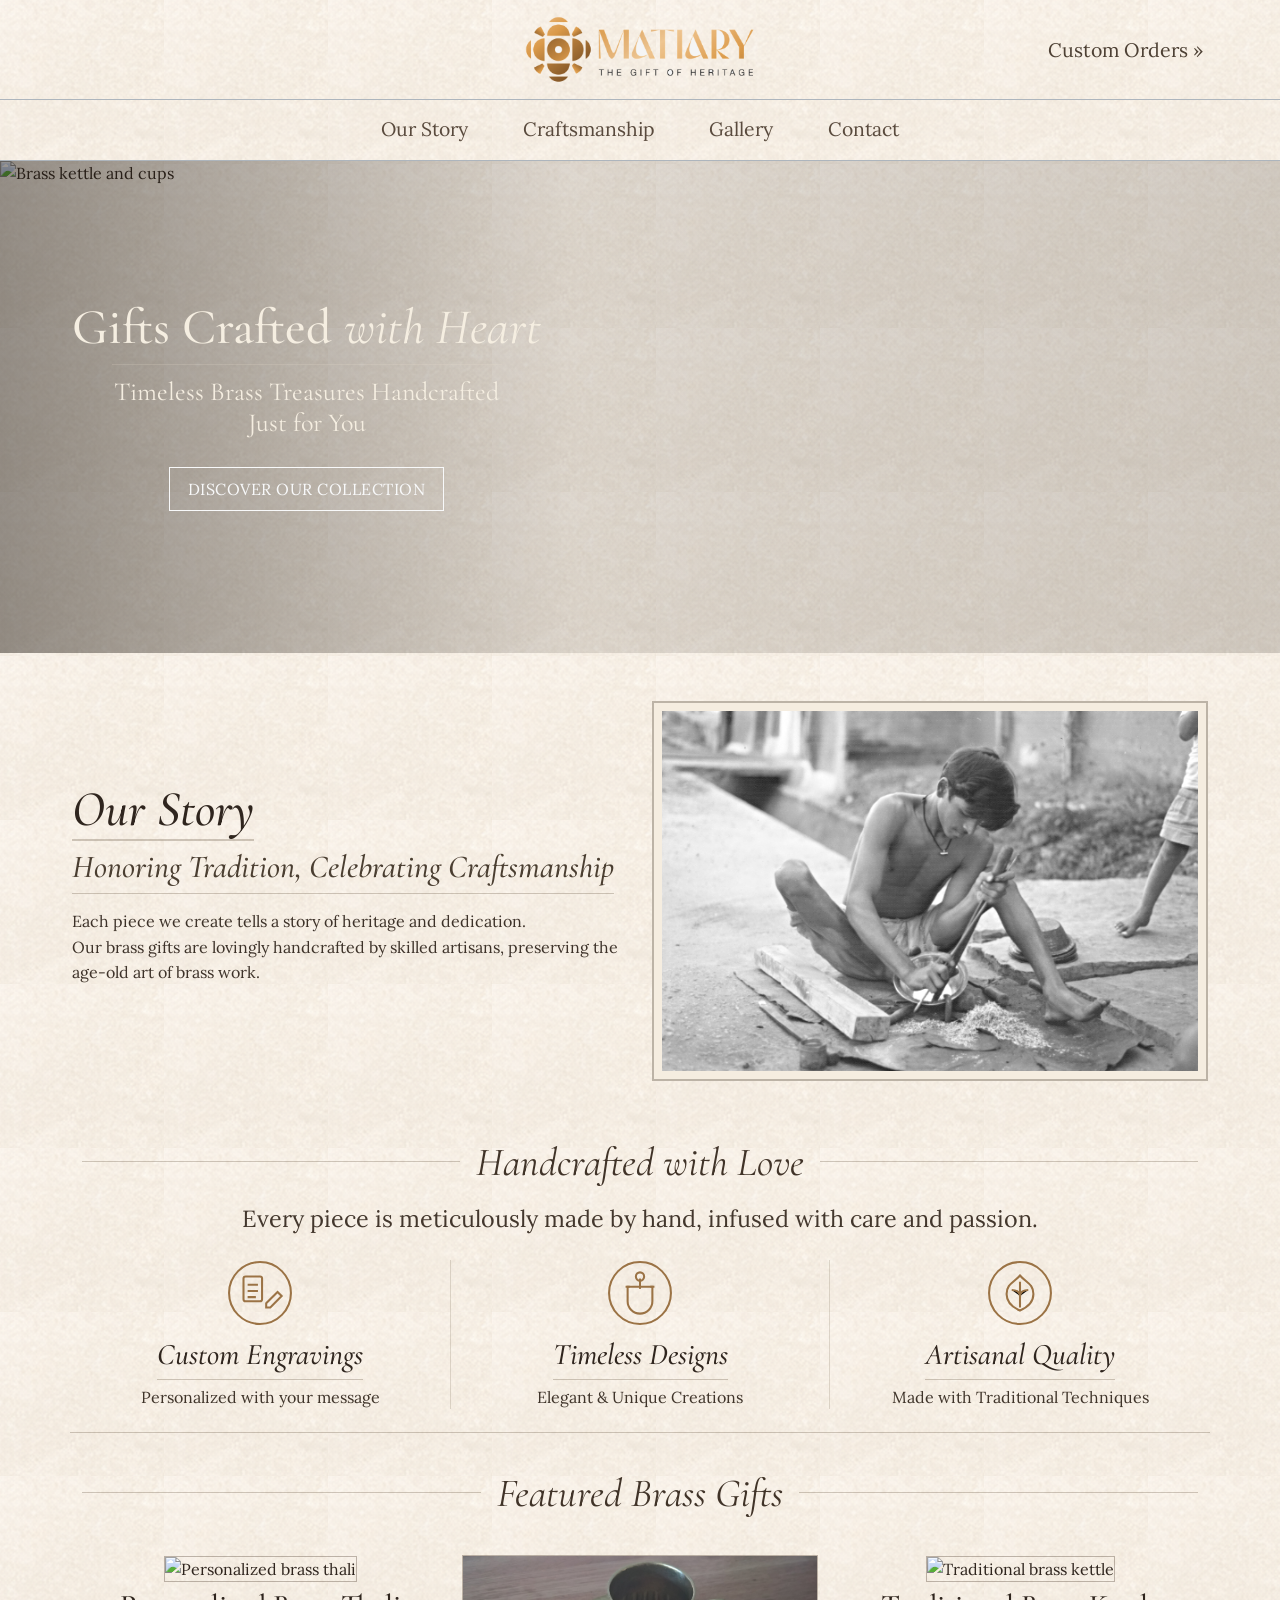
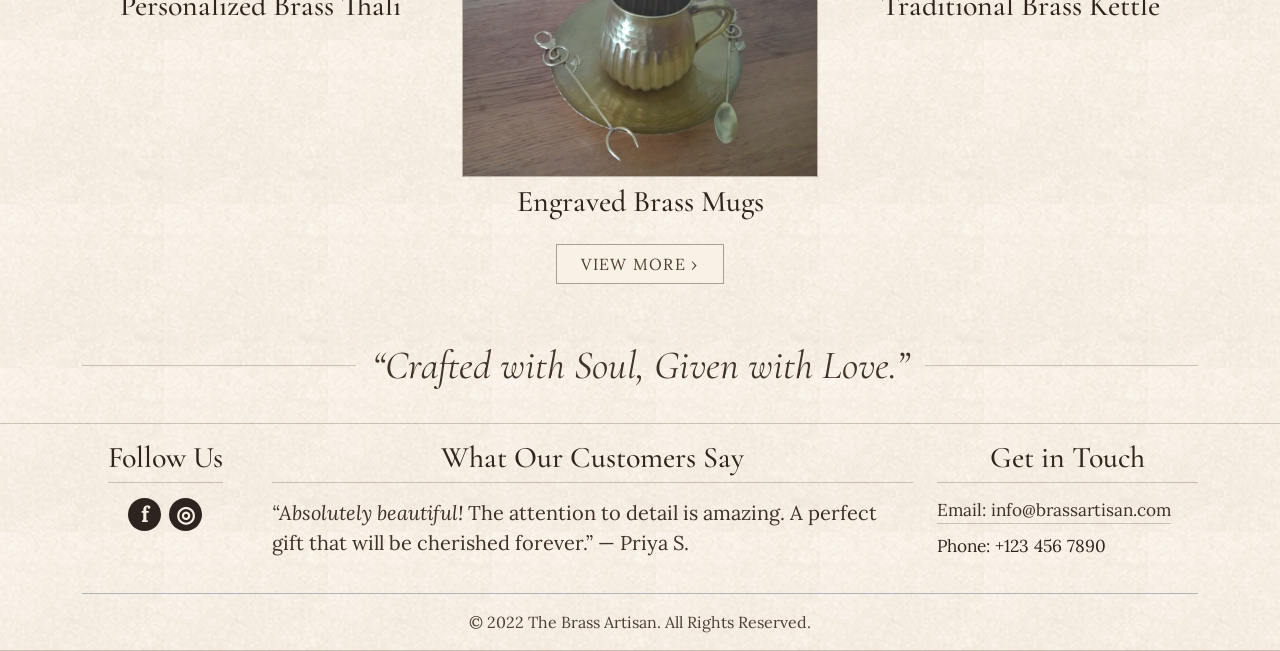
==== index.html @ 94372c1d "added" ====
<!doctype html>
<html lang="en">
  <head>
    <meta charset="UTF-8" />
    <meta name="viewport" content="width=device-width, initial-scale=1.0" />
    <title>The Brass Artisan</title>
    <link
      href="https://cdn.jsdelivr.net/npm/bootstrap@5.3.3/dist/css/bootstrap.min.css"
      rel="stylesheet"
      integrity="sha384-QWTKZyjpPEjISv5WaRU9OFeRpok6YctnYmDr5pNlyT2bRjXh0JMhjY6hW+ALEwIH"
      crossorigin="anonymous">
    <link rel="preconnect" href="https://fonts.googleapis.com">
    <link rel="preconnect" href="https://fonts.gstatic.com" crossorigin>
    <link
      href="https://fonts.googleapis.com/css2?family=Cormorant+Garamond:ital,wght@0,400;0,500;0,600;1,400;1,500&family=Lora:ital,wght@0,400;0,500;1,400&display=swap"
      rel="stylesheet">
    <link rel="stylesheet" href="assets/css/style.css" />
  </head>
  <body>
    <header class="site-header border-bottom border-dark-subtle">
      <div class="container-fluid px-0">
        <div class="topbar py-3 position-relative text-center">
          <!-- <h1 class="brand m-0">The Brass Artisan</h1> -->
          <a href="#">
            <img src="assets/images/logo.png" alt="logo" class="img-fluid logo">
          </a>
          <a href="#" class="custom-orders text-decoration-none">Custom Orders <span aria-hidden="true">&raquo;</span></a>
        </div>
        <nav class="main-nav border-top border-dark-subtle border-opacity-25">
          <ul class="nav justify-content-center gap-4 gap-lg-5 py-2">
            <li class="nav-item"><a class="nav-link" href="#">Our Story</a></li>
            <li class="nav-item"><a class="nav-link" href="#">Craftsmanship</a></li>
            <li class="nav-item"><a class="nav-link" href="#">Gallery</a></li>
            <li class="nav-item"><a class="nav-link" href="#">Contact</a></li>
          </ul>
        </nav>
      </div>
    </header>
    <nav class="navbar bg-body-tertiary menu">
      <div class="container-fluid">
        <a class="navbar-brand" href="#">
          <img src="assets/images/logo.png" alt="logo" class="img-fluid">
        </a>
        <button class="navbar-toggler" type="button" data-bs-toggle="offcanvas"
          data-bs-target="#offcanvasNavbar" aria-controls="offcanvasNavbar"
          aria-label="Toggle navigation">
          <span class="navbar-toggler-icon"></span>
        </button>
        <div class="offcanvas offcanvas-end" tabindex="-1" id="offcanvasNavbar"
          aria-labelledby="offcanvasNavbarLabel">
          <div class="offcanvas-header">
            <!-- <h5 class="offcanvas-title" id="offcanvasNavbarLabel">Offcanvas</h5> -->
            <a class="navbar-brand side_img" href="#">
              <img src="assets/images/logo.png" alt="logo" class="img-fluid">
            </a>
            <button type="button" class="btn-close" data-bs-dismiss="offcanvas"
              aria-label="Close"></button>
          </div>
          <div class="offcanvas-body">
            <ul class="navbar-nav justify-content-end flex-grow-1 pe-3">
              <li class="nav-item">
                <a class="nav-link active" aria-current="page" href="#">
                  Custom Orders <span aria-hidden="true">&raquo;</span>
                </a>
              </li>
              <li class="nav-item">
                <a class="nav-link" href="#">Our Story</a>
              </li>
              <li class="nav-item">
                <a class="nav-link" href="#">Craftsmanship</a>
              </li>
              <li class="nav-item">
                <a class="nav-link" href="#">Gallery</a>
              </li>
              <li class="nav-item">
                <a class="nav-link" href="#">Contact</a>
              </li>
            </ul>
          </div>
        </div>
      </div>
    </nav>
    <main>
      <section class="hero-section">
        <img src="assets/images/hero-real.jpg" alt="Brass kettle and cups"
          class="hero-image" />
        <div class="hero-overlay"></div>
        <div class="hero-content container">
          <div class="hero_content_wrap">
            <h2>Gifts Crafted <span>with Heart</span></h2>
            <hr>
            <p>Timeless Brass Treasures Handcrafted<br>Just for You</p>
            <a class="btn btn-outline-light hero-btn" href="#">DISCOVER OUR
              COLLECTION</a>
          </div>
        </div>
      </section>

      <section class="story-section py-5">
        <div class="container story-wrap">
          <div class="row align-items-center g-4">
            <div class="col-md-6">
              <h3 class="section-title">Our Story</h3>
              <h4 class="section-subtitle">Honoring Tradition, Celebrating
                Craftsmanship</h4>
              <p class="section-copy">
                Each piece we create tells a story of heritage and
                dedication.<br>
                Our brass gifts are lovingly handcrafted by skilled artisans,
                preserving the age-old art of brass work.
              </p>
            </div>
            <div class="col-md-6">
              <div class="framed-image">
                <img src="assets/images/story-real.jpg"
                  alt="Artisan carving brass" class="img-fluid" />
              </div>
            </div>
          </div>
        </div>
      </section>

      <section class="craft-section pb-4">
        <div class="container">
          <div class="section-divider">
            <span>Handcrafted with Love</span>
          </div>
          <p class="craft-copy text-center">Every piece is meticulously made by
            hand, infused with care and passion.</p>

          <div class="row mt-4 feature-grid text-center">
            <div class="col-md-4 feature-item">
              <img src="assets/images/icon-engraving.svg"
                alt="Custom engravings">
              <h5>Custom Engravings</h5>
              <p>Personalized with your message</p>
            </div>
            <div class="col-md-4 feature-item middle">
              <img src="assets/images/icon-design.svg" alt="Timeless designs">
              <h5>Timeless Designs</h5>
              <p>Elegant &amp; Unique Creations</p>
            </div>
            <div class="col-md-4 feature-item">
              <img src="assets/images/icon-quality.svg" alt="Artisanal quality">
              <h5>Artisanal Quality</h5>
              <p>Made with Traditional Techniques</p>
            </div>
          </div>
        </div>
      </section>

      <section class="featured-section pb-4">
        <div class="container">
          <div class="section-divider small-gap">
            <span>Featured Brass Gifts</span>
          </div>
          <div class="row g-4 mt-2">
            <div class="col-md-4">
              <article class="product-card text-center">
                <img src="assets/images/product-1-real.jpg"
                  alt="Personalized brass thali" class="img-fluid w-100">
                <h6>Personalized Brass Thali</h6>
              </article>
            </div>
            <div class="col-md-4">
              <article class="product-card text-center">
                <img src="assets/images/product-2-real.jpg"
                  alt="Engraved brass mugs" class="img-fluid w-100">
                <h6>Engraved Brass Mugs</h6>
              </article>
            </div>
            <div class="col-md-4">
              <article class="product-card text-center">
                <img src="assets/images/product-3-real.jpg"
                  alt="Traditional brass kettle" class="img-fluid w-100">
                <h6>Traditional Brass Kettle</h6>
              </article>
            </div>
          </div>
          <div class="text-center mt-4">
            <a href="#" class="btn view-more">VIEW MORE <span
                aria-hidden="true">&#8250;</span></a>
          </div>
        </div>
      </section>

      <section class="quote-section py-4">
        <div class="container">
          <div class="section-divider quote-line">
            <span>&ldquo;Crafted with Soul, Given with Love.&rdquo;</span>
          </div>
        </div>
      </section>
    </main>

    <footer class="site-footer pt-3 pb-3">
      <div class="container">
        <div class="row gy-3 align-items-start footer-top">
          <div class="col-md-2 text-center text-md-start follow_us_wrap">
            <h6>Follow Us</h6>
            <div class="social d-flex gap-2 justify-content-center mt-2">
              <a href="#" aria-label="Facebook" class="social-circle">f</a>
              <a href="#" aria-label="Instagram" class="social-circle">◎</a>
            </div>
          </div>
          <div class="col-md-7 text-center">
            <h6>What Our Customers Say</h6>
            <p class="testimonial">
              <em>&ldquo;Absolutely beautiful!</em> The attention to detail is
              amazing. A perfect gift that will
              be cherished forever.&rdquo; &mdash; Priya S.
            </p>
          </div>
          <div class="col-md-3 text-center text-md-start">
            <h6>Get in Touch</h6>
            <p class="contact mb-1">
              <a href="mailto:info@brassartisan.com">Email:
                info@brassartisan.com</a>
            </p>
            <p class="contact">Phone: +123 456 7890</p>
          </div>
        </div>
        <div
          class="copyright text-center pt-3 mt-2 border-top border-dark-subtle border-opacity-25">
          &copy; 2022 The Brass Artisan. All Rights Reserved.
        </div>
      </div>
    </footer>

    <script
      src="https://cdn.jsdelivr.net/npm/bootstrap@5.3.3/dist/js/bootstrap.bundle.min.js"
      integrity="sha384-YvpcrYf0tY3lHB60NNkmXc5s9fDVZLESaAA55NDzOxhy9GkcIdslK1eN7N6jIeHz"
      crossorigin="anonymous"></script>
    <script src="assets/js/main.js"></script>
  </body>
</html>
---- assets/css/style.css ----
:root {
  --paper: #f2efe7;
  --ink: #2f251e;
  --muted: #6a5a4b;
  --line: rgba(92, 72, 53, 0.28);
  --gold: #9f7c4d;
}

* {
  box-sizing: border-box;
}

body {
  margin: 0;
  background-color: var(--paper);
  background-image: url("../images/bg-texture.png");
  background-size: 164px 164px;
  background-repeat: repeat;
  background-position: 0 0;
  color: var(--ink);
  font-family: "Lora", serif;
}

.site-header {
  background: transparent;
}
.site-header .logo{width: 230px;}
.brand {
  font-family: "Cormorant Garamond", serif;
  font-size: clamp(2rem, 2.8vw, 3rem);
  font-weight: 500;
  letter-spacing: 0.2px;
  color: #383029;
}

.custom-orders {
  position: absolute;
  top: 50%;
  right: clamp(16px, 6vw, 120px);
  transform: translateY(-50%);
  color: #4d4034;
  font-size: 1.22rem;
}

.main-nav .nav-link {
  color: #594a3d;
  font-size: 1.21rem;
  padding: 0.45rem 0.2rem;
}

.main-nav .nav-link:hover {
  color: #2e241b;
}

.hero-section {
  position: relative;
  min-height: 492px;
  overflow: hidden;
}

.hero-image {
  width: 100%;
  height: 492px;
  object-fit: cover;
  display: block;
}

.hero-overlay {
  position: absolute;
  inset: 0;
  background: linear-gradient(90deg, rgba(29, 22, 15, 0.46) 0%, rgba(29, 22, 15, 0.12) 45%, rgba(29, 22, 15, 0.18) 100%);
}

.hero-content {
  position: absolute;
  inset: 0;
  display: flex;
  flex-direction: column;
  justify-content: center;
  align-items: flex-start;
  color: #f5eee1;
  max-width: 1160px;
}

.hero-content h2 {
  font-family: "Cormorant Garamond", serif;
  font-size: 60px;
  font-weight: 500;
  line-height: 1.03;
  margin-bottom: 0.5rem;
}

.hero-content h2 span {
  font-style: italic;
  font-weight: 400;
}

.hero-content hr {
  border-color: rgba(234, 224, 208, 0.75);
  width: 390px;
  margin: 0.2rem 0 0.65rem;
}

.hero-content p {
  font-family: "Cormorant Garamond", serif;
  font-size: 32px;
  line-height: 1.2;
  margin-bottom: 1.8rem;
  max-width: 580px;
  text-align: center;
}
.hero-content .hero_content_wrap{
  max-width: 600px;
  display: flex;
  flex-direction: column;
  justify-content: center;
  align-items: center;
}
.hero-btn {
  border-width: 1px;
  border-radius: 0;
  font-size: 16px;
  letter-spacing: 0.5px;
  padding: 0.58rem 1.08rem;
}

.story-wrap {
  max-width: 1160px;
}

.section-title {
  font-family: "Cormorant Garamond", serif;
  font-size: 60px;
  font-style: italic;
  margin-bottom: 0.45rem;
  border-bottom: 2px solid var(--line);
  max-width: max-content;
}

.section-subtitle {
  font-family: "Cormorant Garamond", serif;
  font-size: 36px;
  font-style: italic;
  font-weight: 500;
  margin-bottom: 0.95rem;
  color: #4a3e31;
  border-bottom: 1px solid var(--line);
  max-width: max-content;
  padding-bottom: 6px;
}

.section-copy {
  font-size: 18px;
  color: #3d3229;
  line-height: 1.6;
  max-width: 620px;
}

.framed-image {
  border: 2px solid rgba(58, 44, 30, 0.3);
  padding: 8px;
  background: #f5ede0;
}
.framed-image img{width: 100%; object-fit: cover;}
.section-divider {
  display: flex;
  align-items: center;
  text-align: center;
  gap: 1rem;
  margin: 0.2rem 0;
}

.section-divider::before,
.section-divider::after {
  content: "";
  flex: 1;
  height: 1px;
  background: var(--line);
}

.section-divider span {
  font-family: "Cormorant Garamond", serif;
  font-size: 48px;
  font-style: italic;
  color: #403328;
  white-space: nowrap;
}

.craft-copy {
  font-size: 1.46rem;
  color: #43372d;
  margin-top: 0.55rem;
}

.feature-grid {
  border-bottom: 1px solid var(--line);
  padding-bottom: 1.45rem;
}

.feature-item img {
  width: 66px;
  height: 66px;
  margin-bottom: 0.7rem;
}

.feature-item h5 {
  font-family: "Cormorant Garamond", serif;
  font-size: 32px;
  font-style: italic;
  margin: 0 auto 5px;
  border-bottom: 1px solid var(--line);
  max-width: max-content;
  padding-bottom: 6px;
}

.feature-item p {
  font-size: 18px;
  color: #3f342a;
  margin: 0;
}

.feature-item.middle {
  border-left: 1px solid rgba(108, 89, 68, 0.2);
  border-right: 1px solid rgba(108, 89, 68, 0.2);
}

.featured-section .small-gap {
  margin-top: 0.35rem;
}

.featured-section .section-divider span {
  font-size: 48px;
}

.product-card img {
  aspect-ratio: 16 / 10;
  object-fit: cover;
  border: 1px solid rgba(77, 61, 46, 0.35);
}

.product-card h6 {
  font-family: "Cormorant Garamond", serif;
  font-size: 32px;
  margin-top: 0.42rem;
  margin-bottom: 0;
}

.view-more {
  border: 1px solid rgba(58, 45, 33, 0.42);
  border-radius: 0;
  color: #4e3f31;
  background: #f7f1e6;
  font-size: 16px;
  letter-spacing: 1.3px;
  padding: 0.45rem 1.55rem;
}

.view-more:hover {
  background: #ece1cf;
  color: #33261d;
}

.quote-line span {
  font-size: clamp(2.2rem, 2.6vw, 3.2rem);
}
/* footer */
.footer-top{
  padding-bottom: 25px;
}
.site-footer {
  border-top: 1px solid var(--line);
  border-bottom: 1px solid var(--line);
}

.site-footer h6 {
  font-family: "Cormorant Garamond", serif;
  font-size: 32px;
  margin-bottom: 15px;
  border-bottom: 1px solid var(--line);
  text-align: center;
  padding-bottom: 6px;
}
.site-footer .follow_us_wrap h6{
  max-width: max-content;
  margin: 0 auto;
  margin-bottom: 15px;
}
.social-circle {
  width: 33px;
  height: 33px;
  border-radius: 50%;
  background: #2d241f;
  color: #f5efe4;
  text-decoration: none;
  display: inline-flex;
  justify-content: center;
  align-items: center;
  font-size: 22px;
  line-height: 1;
  font-weight: 700;
}

.testimonial {
  font-size: 20px;
  color: #3e3127;
  margin-top: 0.2rem;
  margin-bottom: 0;
  text-align: left;
}

.contact {
  font-size: 1.08rem;
  margin: 0;
}
.contact a{
  color: #3e3127;
  text-decoration: none;
  border-bottom: 1px solid var(--line);
  max-width: max-content;
  margin-bottom: 10px;
  display: flex;
}
.contact a:hover{
  color: #000;
}
.copyright {
  font-size: 16px;
  color: #4e4034;
}

.products-wrap {
  max-width: 1240px;
}

.products-topbar {
  border-bottom: 1px solid rgba(85, 68, 49, 0.18);
  padding-bottom: 10px;
}

.breadcrumbs {
  color: #5b4d41;
  font-size: 24px;
}

.crumb-link {
  color: #5f5144;
}

.crumb-link:hover {
  color: #3a2f25;
}

.crumb-sep {
  color: #7b6d5f;
  margin-top: 1px;
}

.toolbar-select {
  border: 1px solid rgba(81, 63, 45, 0.3);
  background: rgba(244, 237, 226, 0.92);
  color: #5b4d3f;
  font-size: 16px;
  line-height: 1;
  height: 38px;
  padding: 0 34px 0 14px;
  min-width: 100px;
  appearance: none;
  -webkit-appearance: none;
  -moz-appearance: none;
  background-image: linear-gradient(45deg, transparent 50%, #6a5949 50%), linear-gradient(135deg, #6a5949 50%, transparent 50%);
  background-position: calc(100% - 16px) 15px, calc(100% - 10px) 15px;
  background-size: 6px 6px, 6px 6px;
  background-repeat: no-repeat;
}

.toolbar-select:focus {
  outline: none;
  border-color: rgba(81, 63, 45, 0.55);
}

.sort-select {
  min-width: 240px;
}

.products-head h2 {
  font-family: "Cormorant Garamond", serif;
  font-size: 60px;
  font-weight: 500;
  color: #3e3128;
  margin-bottom: 0.3rem;
}

.products-head p {
  font-size: 20px;
  color: #4b3d31;
  margin-bottom: 40px;
}

.products-categories {
  display: flex;
  flex-wrap: wrap;
  border-top: 1px solid rgba(108, 89, 68, 0.16);
  border-bottom: 1px solid rgba(108, 89, 68, 0.16);
  background: rgba(232, 221, 207, 0.45);
  padding: 9px 0;
  gap: 8px;
}

.cat-pill {
  border: 1px solid rgba(83, 66, 48, 0.24);
  background: rgba(249, 243, 233, 0.6);
  color: #4a3d31;
  min-width: 116px;
  height: 46px;
  padding: 0 20px;
  font-size: 20px;
  line-height: 1;
}

.cat-pill.active {
  background: #9a6f35;
  border-color: #8b642e;
  color: #f7f0e4;
}

.products-grid {
  display: grid;
  grid-template-columns: repeat(3, minmax(0, 1fr));
  gap: 34px 24px;
}

.listing-card img {
  width: 100%;
  aspect-ratio: 1.28 / 1;
  object-fit: cover;
}

.listing-card h3 {
  font-family: "Cormorant Garamond", serif;
  font-size: 30px;
  color: #3e3128;
  font-weight: 500;
  margin: 12px 0 0;
}

.listing-card .price {
  font-family: "Cormorant Garamond", serif;
  font-size: 36px;
  font-weight: 600;
  color: #3f3329;
  line-height: 1;
  margin: 3px 0 10px;
}

.details-btn {
  display: inline-flex;
  align-items: center;
  justify-content: center;
  min-width: 136px;
  height: 40px;
  border: 1px solid rgba(72, 56, 40, 0.38);
  color: #5d4d3e;
  background: rgba(244, 237, 226, 0.5);
  font-size: 18px;
  padding: 0 20px;
}

.details-btn:hover {
  background: rgba(232, 218, 201, 0.62);
  color: #3a2f25;
}

.pagination-wrap {
  display: flex;
  align-items: center;
  justify-content: center;
  gap: 0;
}

.page-box,
.page-next,
.page-arrow {
  min-width: 34px;
  height: 34px;
  border: 1px solid rgba(84, 66, 49, 0.28);
  color: #65564a;
  text-decoration: none;
  display: inline-flex;
  justify-content: center;
  align-items: center;
  font-size: 1.2rem;
  line-height: 1;
  background: rgba(245, 239, 229, 0.85);
}

.page-box.active {
  background: rgba(226, 214, 198, 0.8);
}

.page-box.dots {
  pointer-events: none;
}

.page-next {
  min-width: 64px;
  margin-left: 10px;
}

.page-arrow {
  min-width: 28px;
}
/* menu */
.menu{display: none;}
/* PRODUCT DETAILS PAGE STYLES: START */
.detail-wrap {
  max-width: 1240px;
}

.detail-breadcrumbs {
  border-bottom: 1px solid rgba(85, 68, 49, 0.18);
  padding-bottom: 12px;
  color: #5b4d41;
  font-size: 1.26rem;
}

.crumb-current {
  color: #5c4d40;
}

.hero-product-image {
  aspect-ratio: 1.13 / 1;
  object-fit: cover;
  border: 1px solid rgba(71, 55, 38, 0.3);
}

.thumb-row {
  grid-template-columns: repeat(3, minmax(0, 1fr));
  gap: 10px;
}

.thumb-img {
  aspect-ratio: 1.45 / 1;
  object-fit: cover;
  border: 1px solid rgba(71, 55, 38, 0.25);
}

.product-meta h2 {
  font-family: "Cormorant Garamond", serif;
  font-size: clamp(2.15rem, 3vw, 4rem);
  line-height: 1;
  font-weight: 500;
  color: #3f3228;
  margin-bottom: 0.38rem;
}

.detail-price {
  font-family: "Cormorant Garamond", serif;
  font-size: clamp(2rem, 2.6vw, 3rem);
  line-height: 1;
  color: #3f3329;
  margin-bottom: 0.52rem;
}

.rating-row {
  display: flex;
  align-items: center;
  gap: 10px;
  border-bottom: 1px solid rgba(92, 72, 53, 0.22);
  padding-bottom: 12px;
}

.stars {
  color: #9f7c4d;
  letter-spacing: 1px;
  font-size: 1.1rem;
}

.reviews {
  font-size: 1.28rem;
  color: #5b4b3e;
}

.detail-copy {
  margin: 16px 0 12px;
  color: #43372d;
  font-size: 1.95rem;
  line-height: 1.35;
}

.name-label {
  display: block;
  font-family: "Cormorant Garamond", serif;
  font-size: 2.35rem;
  color: #3f3229;
  margin-bottom: 8px;
}

.name-label em {
  font-style: italic;
}

.name-input {
  width: 100%;
  height: 56px;
  border: 1px solid rgba(90, 71, 52, 0.28);
  background: rgba(247, 241, 232, 0.58);
  font-size: 1.6rem;
  color: #4e4034;
  padding: 0 16px;
}

.name-input::placeholder {
  color: #9a8c7c;
}

.field-note {
  color: #6c5d4e;
  font-size: 1.2rem;
  margin: 8px 0 14px;
}

.cart-btn {
  width: 100%;
  height: 60px;
  border: 1px solid #927045;
  background: #a07944;
  color: #f7eee2;
  letter-spacing: 0.6px;
  font-size: 2.1rem;
  font-family: "Cormorant Garamond", serif;
}

.wishlist {
  margin-top: 14px;
  display: inline-block;
  color: #524539;
  font-size: 1.8rem;
}

.product-details {
  border-top: 1px solid rgba(92, 72, 53, 0.22);
}

.product-details h3 {
  font-family: "Cormorant Garamond", serif;
  font-size: clamp(2.5rem, 3vw, 4rem);
  color: #3f3228;
  margin-bottom: 0.5rem;
}

.details-intro {
  font-size: 1.8rem;
  color: #3e3229;
  line-height: 1.55;
  margin-bottom: 0.85rem;
}

.includes-title {
  font-size: 2rem;
  color: #3f3229;
  margin-bottom: 0.2rem;
}

.includes-list {
  margin: 0;
  padding-left: 1.3rem;
}

.includes-list li {
  font-size: 1.66rem;
  color: #3f3329;
  line-height: 1.46;
  margin-bottom: 0.26rem;
}

.feature-icons-row {
  display: grid;
  grid-template-columns: repeat(3, minmax(0, 1fr));
  border-bottom: 1px solid rgba(92, 72, 53, 0.22);
  padding-bottom: 16px;
  margin-bottom: 16px;
}

.feature-icon-item {
  text-align: center;
  padding: 4px 8px;
}

.feature-icon-item + .feature-icon-item {
  border-left: 1px solid rgba(92, 72, 53, 0.2);
}

.feature-icon-item img {
  width: 52px;
  height: 52px;
  margin-bottom: 6px;
}

.feature-icon-item span {
  display: block;
  font-family: "Cormorant Garamond", serif;
  font-size: 1.95rem;
  line-height: 1.1;
  color: #46392e;
}

.feature-points {
  list-style: none;
  margin: 0;
  padding: 0;
}

.feature-points li {
  position: relative;
  padding-left: 50px;
  margin-bottom: 14px;
  color: #3f3329;
  font-size: 1.95rem;
  line-height: 1.2;
}

.feature-points li::before {
  content: "✦";
  position: absolute;
  left: 14px;
  top: 2px;
  color: #9f7c4d;
  font-size: 1.4rem;
}

.related-products {
  border-top: 1px solid rgba(92, 72, 53, 0.22);
}

.related-products h4 {
  font-family: "Cormorant Garamond", serif;
  font-size: clamp(2.2rem, 2.7vw, 3.4rem);
  font-style: italic;
  text-align: center;
  color: #44372d;
  margin: 0;
}

.related-card img {
  width: 100%;
  aspect-ratio: 1.35 / 1;
  object-fit: cover;
  border: 1px solid rgba(77, 61, 46, 0.3);
}

.related-card h5 {
  font-family: "Cormorant Garamond", serif;
  font-size: 2.1rem;
  margin: 10px 0 1px;
  color: #3f3229;
}

.related-card p {
  font-family: "Cormorant Garamond", serif;
  font-size: 2.55rem;
  font-weight: 600;
  line-height: 1;
  margin: 0 0 9px;
  color: #40332a;
}
/* PRODUCT DETAILS PAGE STYLES: END */
/* responsive */
@media (max-width: 1366px) {
  .hero-content h2, .section-title, .products-head h2 {font-size: 50px;}
  .hero-content p {font-size: 26px;}
  .section-subtitle, .listing-card .price{font-size: 32px;}
  .section-copy{font-size: 16px;}
  .section-divider span, .featured-section .section-divider span{font-size: 40px;}
  .feature-item h5, .product-card h6, .site-footer h6, .listing-card h3{font-size: 30px;}
  .feature-item p{font-size: 16px;}
  .breadcrumbs{font-size: 22px;}
  .products-head p, .cat-pill{font-size: 18px;}
}
@media (max-width: 1199px) { 
  .hero-content h2, .section-title, .products-head h2 {font-size: 40px;}
  .hero-content p {font-size: 24px;}
  .section-subtitle, .listing-card .price{font-size: 30px;}
  .section-divider span, .featured-section .section-divider span{font-size: 36px;}
  .feature-item h5, .product-card h6, .site-footer h6, .listing-card h3{font-size: 26px;}
  .breadcrumbs{font-size: 20px;}
}

@media (max-width: 991px) {
  .hero-content h2, .section-title, .products-head h2 {font-size: 36px;}
  .hero-content p {font-size: 22px;}
  .hero-btn {font-size: 14px;}
  .section-subtitle, .listing-card .price{font-size: 26px;}
  .section-divider span, .featured-section .section-divider span{font-size: 30px;}
  .feature-item h5, .product-card h6, .site-footer h6, .listing-card h3{font-size: 24px;}
  .breadcrumbs{font-size: 18px;}
  .custom-orders {
    position: static;
    transform: none;
    display: inline-block;
    margin-top: 0.5rem;
  }

  .topbar {
    display: flex;
    flex-direction: column;
    align-items: center;
  }

  .hero-content {
    padding-left: 1rem;
    padding-right: 1rem;
  }

  .hero-content hr {
    width: min(360px, 82vw);
  }

  .feature-item.middle {
    border: 0;
  }

  .products-grid {
    grid-template-columns: repeat(2, minmax(0, 1fr));
  }

  .details-btn {
    font-size: max(1rem, 90%);
  }

  .sort-select {
    min-width: 180px;
  }
  .products-categories{overflow-x: scroll; flex-wrap: nowrap;}
  /* PRODUCT DETAILS PAGE STYLES: START (tablet) */
  .detail-copy,
  .details-intro,
  .includes-list li,
  .feature-points li {
    font-size: 1.15rem;
  }

  .name-label,
  .related-card h5 {
    font-size: 1.55rem;
  }

  .related-card p,
  .detail-price,
  .product-meta h2,
  .product-details h3,
  .related-products h4 {
    font-size: 1.9rem;
  }

  .wishlist {
    font-size: 1.15rem;
  }

  .cart-btn {
    font-size: 1.3rem;
    height: 52px;
  }

  .field-note,
  .detail-breadcrumbs,
  .reviews {
    font-size: 0.95rem;
  }

  .feature-icon-item span {
    font-size: 1.1rem;
  }
  /* PRODUCT DETAILS PAGE STYLES: END (tablet) */
}

@media (max-width: 767px) {
  .site-header{display: none;}
  .menu{display: block;}
  .hero-content h2, .section-title, .products-head h2 {font-size: 30px;}
  .hero-content p {font-size: 20px;}
  .section-subtitle, .listing-card .price{font-size: 24px;}
  .section-copy, .feature-item p, .view-more{font-size: 14px;}
  .section-divider span, .featured-section .section-divider span{font-size: 26px;}
  .products-grid {
    grid-template-columns: 1fr;
    gap: 26px;
  }

  .products-topbar {
    flex-direction: column;
    align-items: flex-start;
  }

  .craft-copy,
  .feature-item p,
  .testimonial {
    font-size: 16px;
  }
  .testimonial {text-align: center;}
  .product-card h6 {
    font-size: 1.6rem;
  }
  .feature-grid {gap: 25px;}
  .feature-item h5, .product-card h6, .site-footer h6, .listing-card h3{font-size: 22px;}
  .contact a {margin: 0 auto 15px;}
  .breadcrumbs, .products-head p{font-size: 16px;}
  .toolbar-select, .cat-pill{font-size: 14px;}
  .menu, .menu .offcanvas.offcanvas-end.show{
    background-image: url("../images/bg-texture.png");
    background-size: cover;
    background-repeat: repeat;
    background-position: center;
  }
  .menu .navbar-brand img{width: 205px;}
  .menu .navbar-brand.side_img{width: 150px;}
  .menu .navbar-toggler {border: none;}
  .menu .navbar-toggler:focus, .menu .btn-close:focus {box-shadow: none; }
  /* PRODUCT DETAILS PAGE STYLES: START (mobile) */
  .feature-icons-row {
    grid-template-columns: 1fr;
  }

  .feature-icon-item + .feature-icon-item {
    border-left: 0;
    border-top: 1px solid rgba(92, 72, 53, 0.2);
    margin-top: 6px;
    padding-top: 12px;
  }

  .thumb-row {
    grid-template-columns: 1fr;
  }

  .name-input {
    height: 46px;
    font-size: 1rem;
  }

  .detail-breadcrumbs {
    font-size: 0.95rem;
    flex-wrap: wrap;
  }

  .feature-points li {
    padding-left: 34px;
  }

  .feature-points li::before {
    left: 0;
  }
  /* PRODUCT DETAILS PAGE STYLES: END (mobile) */

}
@media (max-width: 575px) {
  .menu .navbar-brand img{width: 190px;}
}
@media (max-width: 480px) {
  .menu .navbar-brand img{width: 180px;}
  .hero-content h2, .section-title, .products-head h2 {font-size: 26px;}
  .section-divider span, .featured-section .section-divider span{font-size: 24px;}
}
@media (max-width: 400px) {
  .menu .navbar-brand img{width: 150px;}
  .section-divider span{white-space: normal;}
}
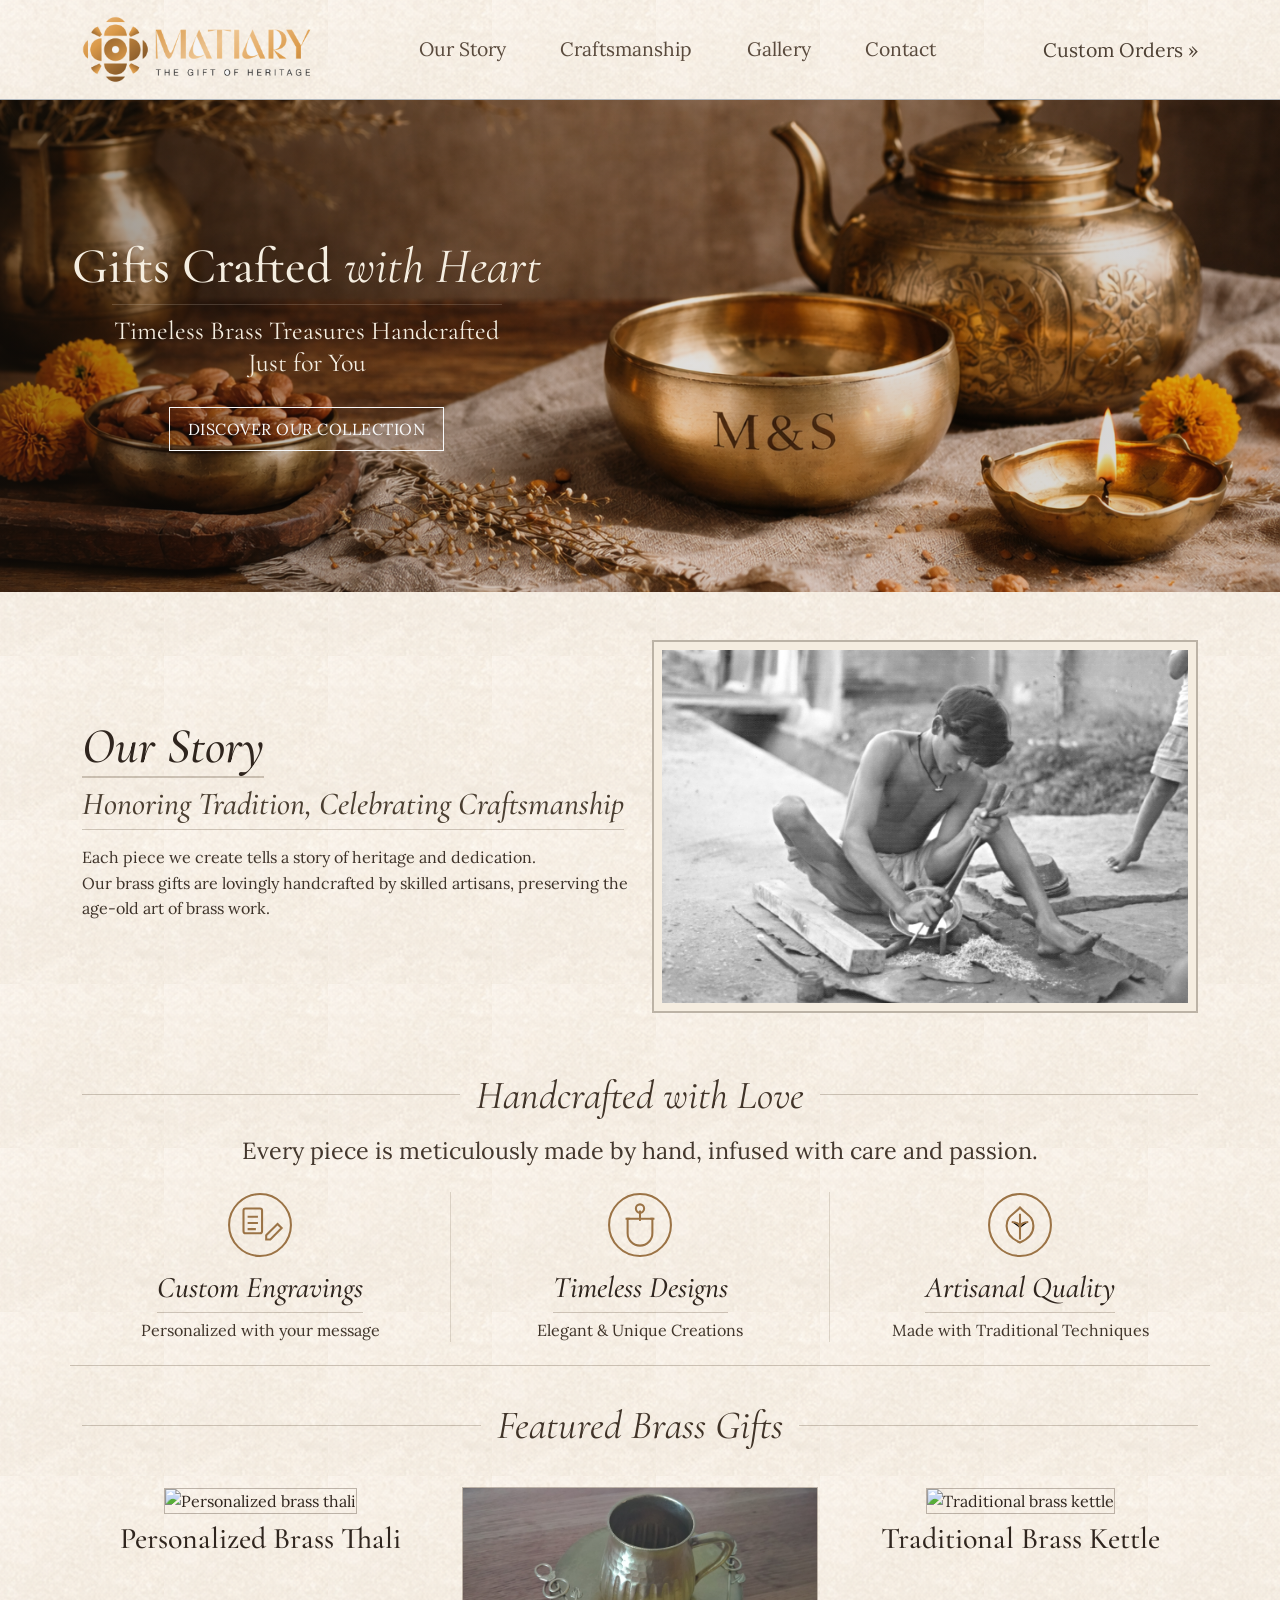
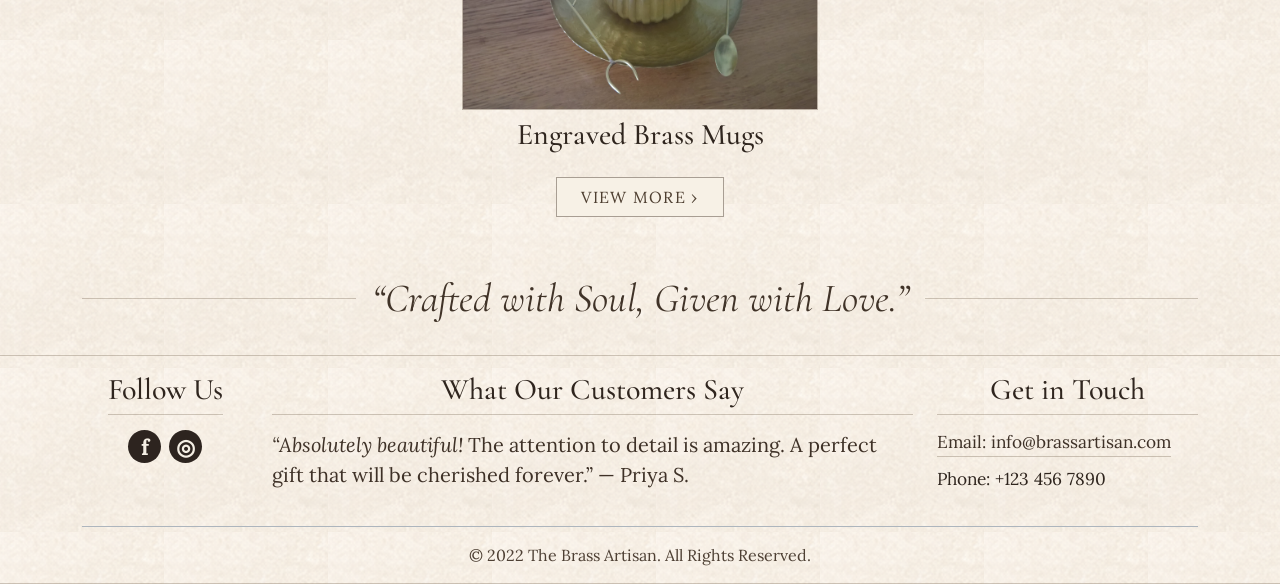
==== commit b49eae74: "menu in-row" ====
--- a/index.html
+++ b/index.html
@@ -18,15 +18,13 @@
   </head>
   <body>
     <header class="site-header border-bottom border-dark-subtle">
-      <div class="container-fluid px-0">
+      <div class="container">
         <div class="topbar py-3 position-relative text-center">
           <!-- <h1 class="brand m-0">The Brass Artisan</h1> -->
           <a href="#">
             <img src="assets/images/logo.png" alt="logo" class="img-fluid logo">
           </a>
-          <a href="#" class="custom-orders text-decoration-none">Custom Orders <span aria-hidden="true">&raquo;</span></a>
-        </div>
-        <nav class="main-nav border-top border-dark-subtle border-opacity-25">
+          <nav class="main-nav border-top border-dark-subtle border-opacity-25">
           <ul class="nav justify-content-center gap-4 gap-lg-5 py-2">
             <li class="nav-item"><a class="nav-link" href="#">Our Story</a></li>
             <li class="nav-item"><a class="nav-link" href="#">Craftsmanship</a></li>
@@ -34,6 +32,9 @@
             <li class="nav-item"><a class="nav-link" href="#">Contact</a></li>
           </ul>
         </nav>
+          <a href="#" class="custom-orders text-decoration-none">Custom Orders <span aria-hidden="true">&raquo;</span></a>
+        </div>
+        
       </div>
     </header>
     <nav class="navbar bg-body-tertiary menu">
@@ -82,10 +83,10 @@
     </nav>
     <main>
       <section class="hero-section">
-        <img src="assets/images/hero-real.jpg" alt="Brass kettle and cups"
+        <img src="assets/images/mitiari_banner2.png" alt="Brass kettle and cups"
           class="hero-image" />
         <div class="hero-overlay"></div>
-        <div class="hero-content container">
+        <div class="container hero-content">
           <div class="hero_content_wrap">
             <h2>Gifts Crafted <span>with Heart</span></h2>
             <hr>
@@ -97,7 +98,7 @@
       </section>
 
       <section class="story-section py-5">
-        <div class="container story-wrap">
+        <div class="container">
           <div class="row align-items-center g-4">
             <div class="col-md-6">
               <h3 class="section-title">Our Story</h3>
--- a/assets/css/style.css
+++ b/assets/css/style.css
@@ -25,6 +25,12 @@
   background: transparent;
 }
 .site-header .logo{width: 230px;}
+.site-header .topbar {
+  display: grid;
+  grid-template-columns: auto 1fr auto;
+  align-items: center;
+  column-gap: clamp(1rem, 3vw, 3rem);
+}
 .brand {
   font-family: "Cormorant Garamond", serif;
   font-size: clamp(2rem, 2.8vw, 3rem);
@@ -34,12 +40,21 @@
 }
 
 .custom-orders {
-  position: absolute;
-  top: 50%;
-  right: clamp(16px, 6vw, 120px);
-  transform: translateY(-50%);
+  position: static;
+  transform: none;
+  justify-self: end;
+  white-space: nowrap;
   color: #4d4034;
   font-size: 1.22rem;
+}
+
+.main-nav {
+  justify-self: center;
+  border-top: 0 !important;
+}
+
+.main-nav .nav {
+  flex-wrap: nowrap;
 }
 
 .main-nav .nav-link {
@@ -793,18 +808,9 @@
   .section-divider span, .featured-section .section-divider span{font-size: 30px;}
   .feature-item h5, .product-card h6, .site-footer h6, .listing-card h3{font-size: 24px;}
   .breadcrumbs{font-size: 18px;}
-  .custom-orders {
-    position: static;
-    transform: none;
-    display: inline-block;
-    margin-top: 0.5rem;
-  }
-
-  .topbar {
-    display: flex;
-    flex-direction: column;
-    align-items: center;
-  }
+  .custom-orders {font-size: 1.1rem;}
+  .main-nav .nav {gap: 1rem !important;}
+  .main-nav .nav-link {font-size: 1.05rem;}
 
   .hero-content {
     padding-left: 1rem;
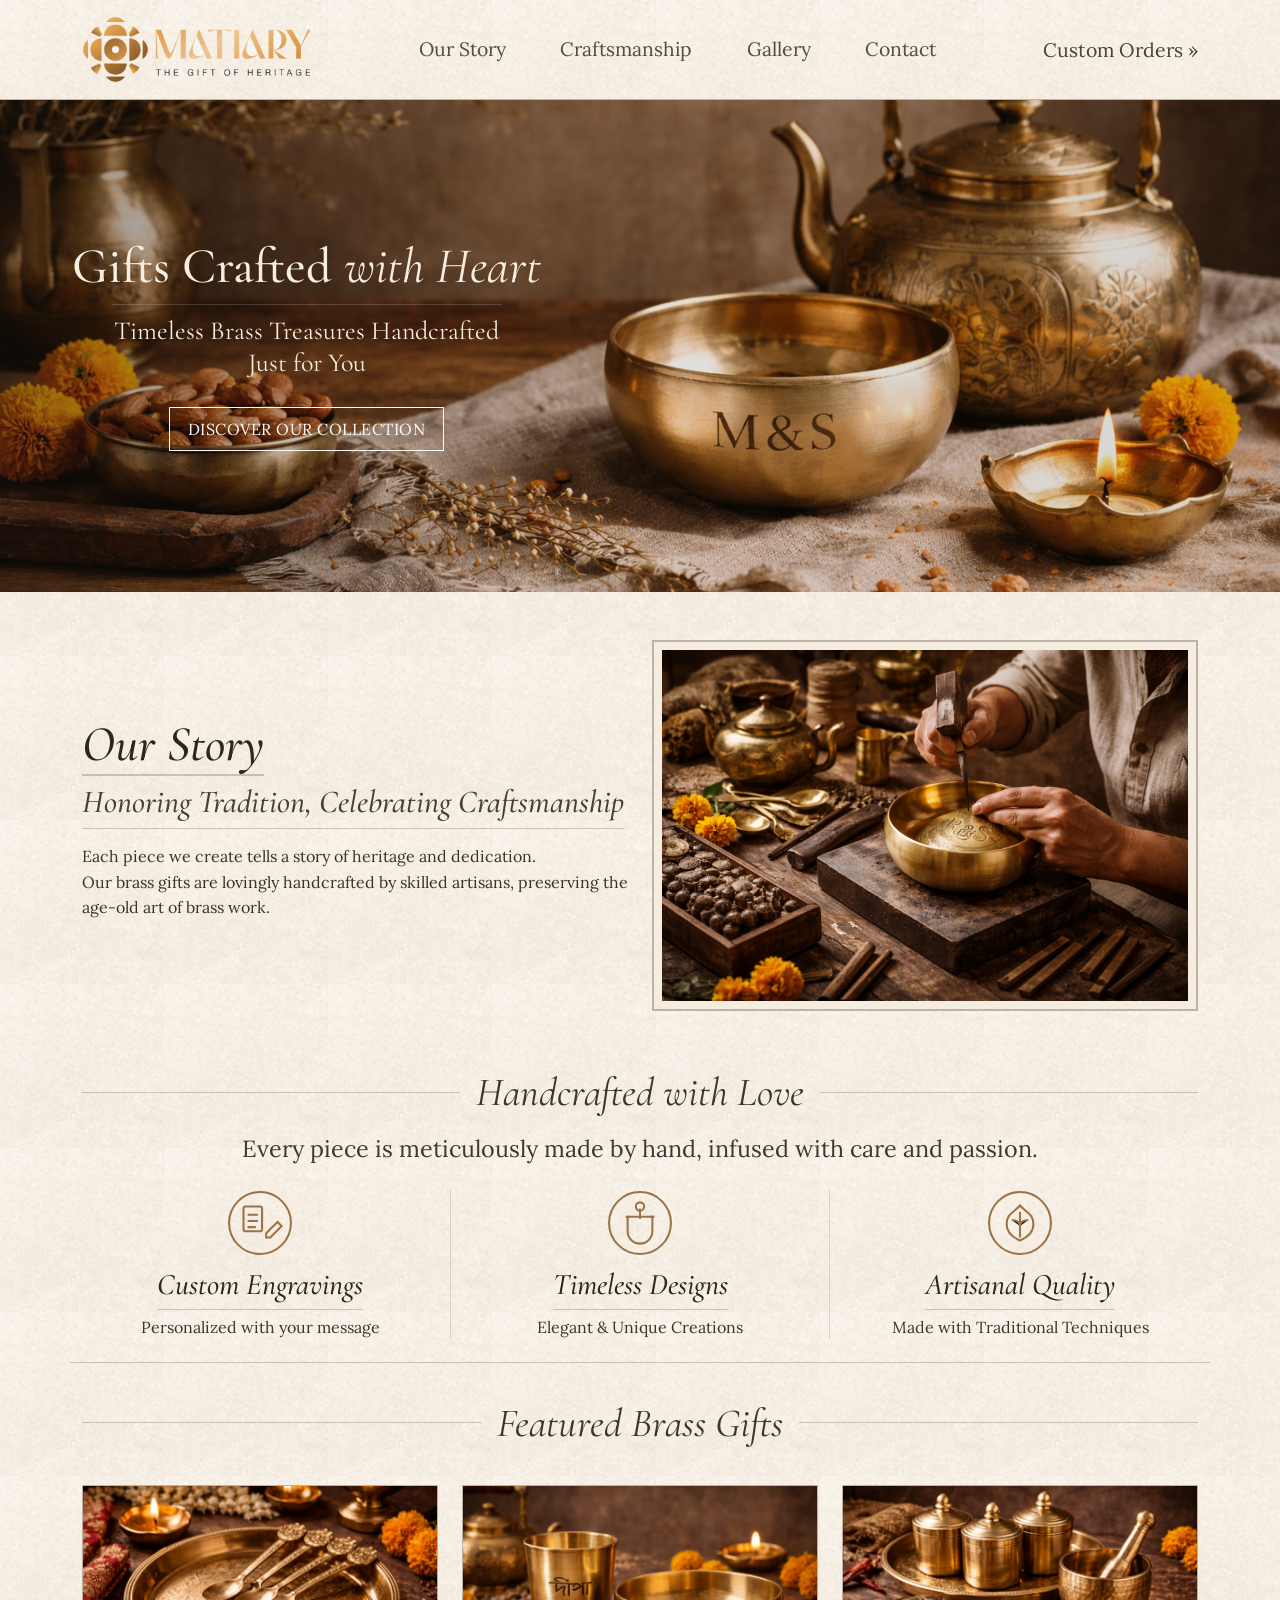
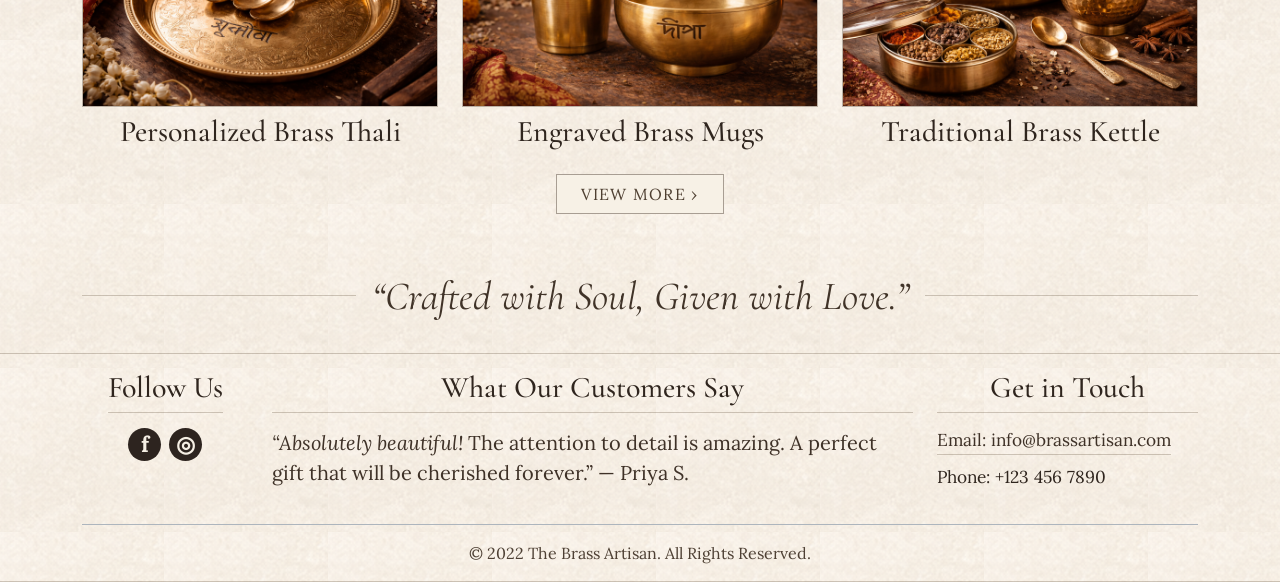
==== commit 2272dbf4: "image changes" ====
--- a/index.html
+++ b/index.html
@@ -20,7 +20,6 @@
     <header class="site-header border-bottom border-dark-subtle">
       <div class="container">
         <div class="topbar py-3 position-relative text-center">
-          <!-- <h1 class="brand m-0">The Brass Artisan</h1> -->
           <a href="#">
             <img src="assets/images/logo.png" alt="logo" class="img-fluid logo">
           </a>
@@ -113,7 +112,7 @@
             </div>
             <div class="col-md-6">
               <div class="framed-image">
-                <img src="assets/images/story-real.jpg"
+                <img src="assets/images/story.png"
                   alt="Artisan carving brass" class="img-fluid" />
               </div>
             </div>
@@ -158,21 +157,21 @@
           <div class="row g-4 mt-2">
             <div class="col-md-4">
               <article class="product-card text-center">
-                <img src="assets/images/product-1-real.jpg"
+                <img src="assets/images/product1.png"
                   alt="Personalized brass thali" class="img-fluid w-100">
                 <h6>Personalized Brass Thali</h6>
               </article>
             </div>
             <div class="col-md-4">
               <article class="product-card text-center">
-                <img src="assets/images/product-2-real.jpg"
+                <img src="assets/images/product2.png"
                   alt="Engraved brass mugs" class="img-fluid w-100">
                 <h6>Engraved Brass Mugs</h6>
               </article>
             </div>
             <div class="col-md-4">
               <article class="product-card text-center">
-                <img src="assets/images/product-3-real.jpg"
+                <img src="assets/images/product3.png"
                   alt="Traditional brass kettle" class="img-fluid w-100">
                 <h6>Traditional Brass Kettle</h6>
               </article>
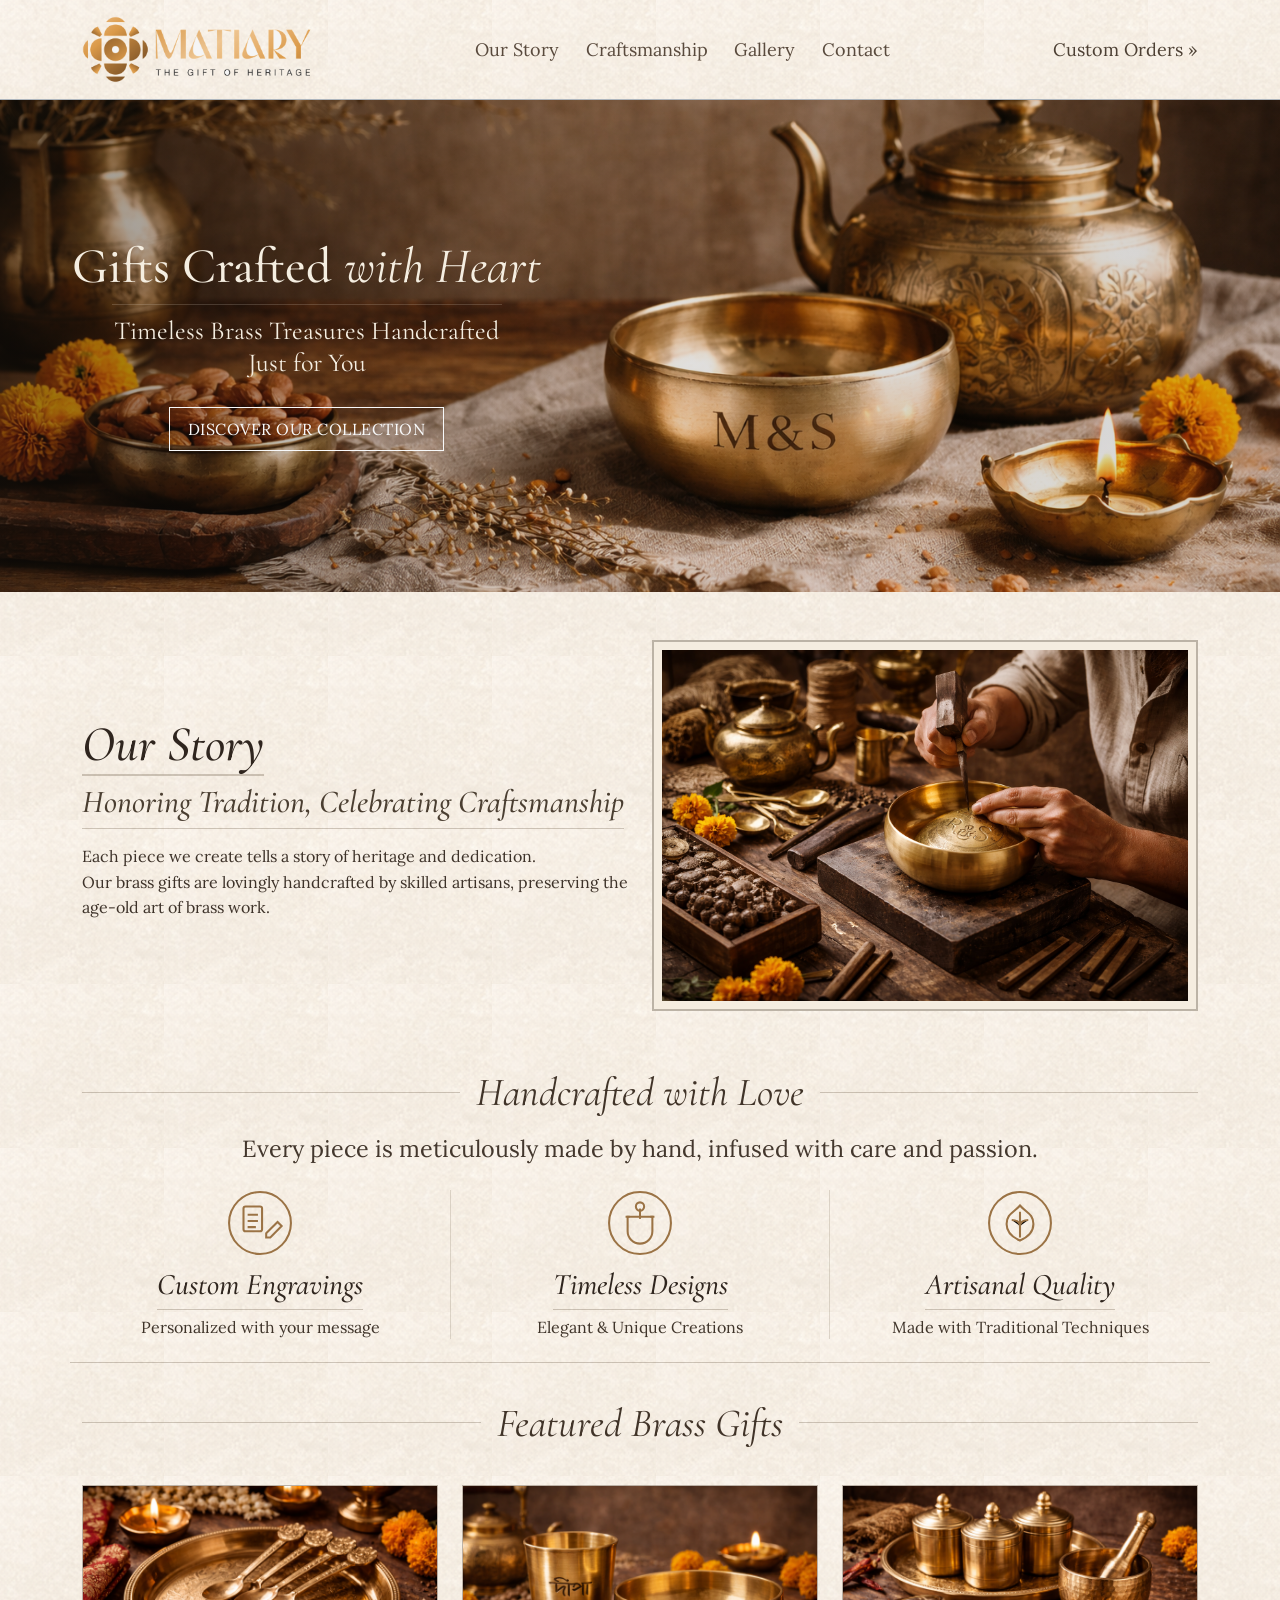
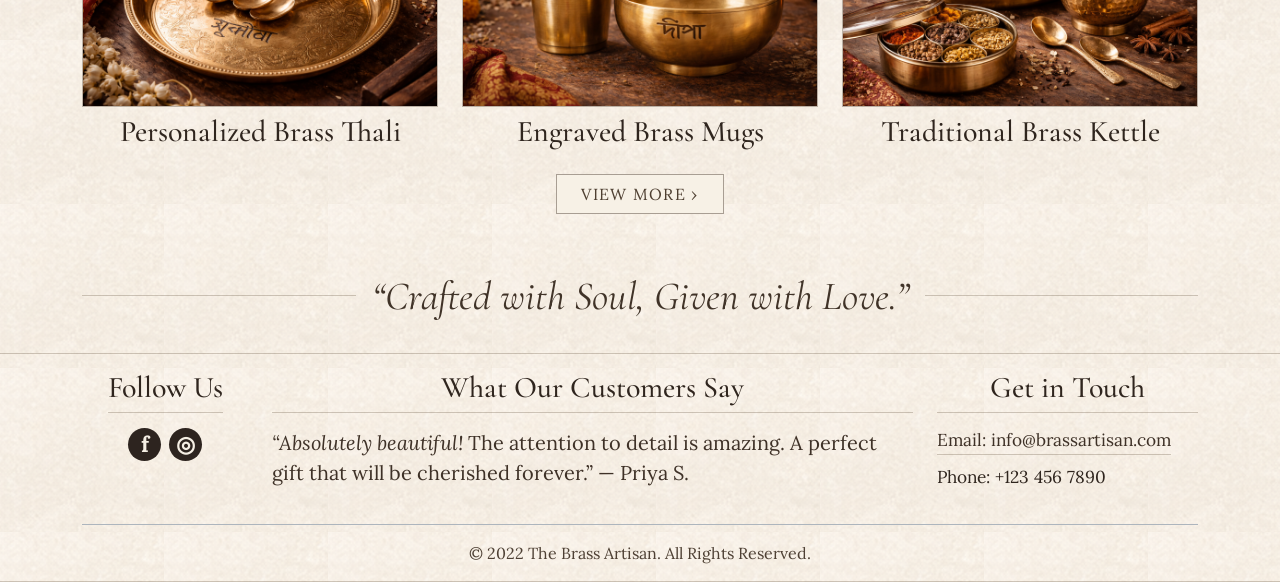
==== commit 4f049cd8: "changes" ====
--- a/index.html
+++ b/index.html
@@ -24,16 +24,19 @@
             <img src="assets/images/logo.png" alt="logo" class="img-fluid logo">
           </a>
           <nav class="main-nav border-top border-dark-subtle border-opacity-25">
-          <ul class="nav justify-content-center gap-4 gap-lg-5 py-2">
-            <li class="nav-item"><a class="nav-link" href="#">Our Story</a></li>
-            <li class="nav-item"><a class="nav-link" href="#">Craftsmanship</a></li>
-            <li class="nav-item"><a class="nav-link" href="#">Gallery</a></li>
-            <li class="nav-item"><a class="nav-link" href="#">Contact</a></li>
-          </ul>
-        </nav>
-          <a href="#" class="custom-orders text-decoration-none">Custom Orders <span aria-hidden="true">&raquo;</span></a>
-        </div>
-        
+            <ul class="nav justify-content-center py-2 middle_nav">
+              <li class="nav-item"><a class="nav-link" href="#">Our
+                  Story</a></li>
+              <li class="nav-item"><a class="nav-link"
+                  href="#">Craftsmanship</a></li>
+              <li class="nav-item"><a class="nav-link" href="#">Gallery</a></li>
+              <li class="nav-item"><a class="nav-link" href="#">Contact</a></li>
+            </ul>
+          </nav>
+          <a href="#" class="custom-orders text-decoration-none">Custom Orders
+            <span aria-hidden="true">&raquo;</span></a>
+        </div>
+
       </div>
     </header>
     <nav class="navbar bg-body-tertiary menu">
@@ -59,21 +62,21 @@
           <div class="offcanvas-body">
             <ul class="navbar-nav justify-content-end flex-grow-1 pe-3">
               <li class="nav-item">
-                <a class="nav-link active" aria-current="page" href="#">
+                <a class="nav-link active" href="#">Our Story</a>
+              </li>
+              <li class="nav-item">
+                <a class="nav-link" href="#">Craftsmanship</a>
+              </li>
+              <li class="nav-item">
+                <a class="nav-link" href="#">Gallery</a>
+              </li>
+              <li class="nav-item">
+                <a class="nav-link" href="#">Contact</a>
+              </li>
+              <li class="nav-item">
+                <a class="nav-link" href="#">
                   Custom Orders <span aria-hidden="true">&raquo;</span>
                 </a>
-              </li>
-              <li class="nav-item">
-                <a class="nav-link" href="#">Our Story</a>
-              </li>
-              <li class="nav-item">
-                <a class="nav-link" href="#">Craftsmanship</a>
-              </li>
-              <li class="nav-item">
-                <a class="nav-link" href="#">Gallery</a>
-              </li>
-              <li class="nav-item">
-                <a class="nav-link" href="#">Contact</a>
               </li>
             </ul>
           </div>
--- a/assets/css/style.css
+++ b/assets/css/style.css
@@ -45,7 +45,7 @@
   justify-self: end;
   white-space: nowrap;
   color: #4d4034;
-  font-size: 1.22rem;
+  font-size: 18px;
 }
 
 .main-nav {
@@ -59,14 +59,14 @@
 
 .main-nav .nav-link {
   color: #594a3d;
-  font-size: 1.21rem;
+  font-size: 18px;
   padding: 0.45rem 0.2rem;
 }
 
 .main-nav .nav-link:hover {
   color: #2e241b;
 }
-
+.middle_nav{gap: 20px;}
 .hero-section {
   position: relative;
   min-height: 492px;
@@ -527,15 +527,12 @@
 /* menu */
 .menu{display: none;}
 /* PRODUCT DETAILS PAGE STYLES: START */
-.detail-wrap {
-  max-width: 1240px;
-}
 
 .detail-breadcrumbs {
   border-bottom: 1px solid rgba(85, 68, 49, 0.18);
   padding-bottom: 12px;
   color: #5b4d41;
-  font-size: 1.26rem;
+  font-size: 18px;
 }
 
 .crumb-current {
@@ -561,7 +558,7 @@
 
 .product-meta h2 {
   font-family: "Cormorant Garamond", serif;
-  font-size: clamp(2.15rem, 3vw, 4rem);
+  font-size: 54px;
   line-height: 1;
   font-weight: 500;
   color: #3f3228;
@@ -570,7 +567,7 @@
 
 .detail-price {
   font-family: "Cormorant Garamond", serif;
-  font-size: clamp(2rem, 2.6vw, 3rem);
+  font-size: 48px;
   line-height: 1;
   color: #3f3329;
   margin-bottom: 0.52rem;
@@ -591,21 +588,21 @@
 }
 
 .reviews {
-  font-size: 1.28rem;
+  font-size: 20px;
   color: #5b4b3e;
 }
 
 .detail-copy {
   margin: 16px 0 12px;
   color: #43372d;
-  font-size: 1.95rem;
+  font-size: 20px;
   line-height: 1.35;
 }
 
 .name-label {
   display: block;
   font-family: "Cormorant Garamond", serif;
-  font-size: 2.35rem;
+  font-size: 36px;
   color: #3f3229;
   margin-bottom: 8px;
 }
@@ -619,7 +616,7 @@
   height: 56px;
   border: 1px solid rgba(90, 71, 52, 0.28);
   background: rgba(247, 241, 232, 0.58);
-  font-size: 1.6rem;
+  font-size: 24px;
   color: #4e4034;
   padding: 0 16px;
 }
@@ -630,7 +627,7 @@
 
 .field-note {
   color: #6c5d4e;
-  font-size: 1.2rem;
+  font-size: 18px;
   margin: 8px 0 14px;
 }
 
@@ -641,15 +638,16 @@
   background: #a07944;
   color: #f7eee2;
   letter-spacing: 0.6px;
-  font-size: 2.1rem;
+  font-size: 32px;
   font-family: "Cormorant Garamond", serif;
 }
 
 .wishlist {
   margin-top: 14px;
-  display: inline-block;
   color: #524539;
-  font-size: 1.8rem;
+  font-size: 28px;
+  display: flex;
+  justify-content: center;
 }
 
 .product-details {
@@ -658,20 +656,20 @@
 
 .product-details h3 {
   font-family: "Cormorant Garamond", serif;
-  font-size: clamp(2.5rem, 3vw, 4rem);
+  font-size: 60px;
   color: #3f3228;
   margin-bottom: 0.5rem;
 }
 
 .details-intro {
-  font-size: 1.8rem;
+  font-size: 20px;
   color: #3e3229;
   line-height: 1.55;
   margin-bottom: 0.85rem;
 }
 
 .includes-title {
-  font-size: 2rem;
+  font-size: 32px;
   color: #3f3229;
   margin-bottom: 0.2rem;
 }
@@ -682,7 +680,7 @@
 }
 
 .includes-list li {
-  font-size: 1.66rem;
+  font-size: 20px;
   color: #3f3329;
   line-height: 1.46;
   margin-bottom: 0.26rem;
@@ -714,9 +712,10 @@
 .feature-icon-item span {
   display: block;
   font-family: "Cormorant Garamond", serif;
-  font-size: 1.95rem;
+  font-size: 20px;
   line-height: 1.1;
   color: #46392e;
+  font-weight: 600;
 }
 
 .feature-points {
@@ -730,7 +729,7 @@
   padding-left: 50px;
   margin-bottom: 14px;
   color: #3f3329;
-  font-size: 1.95rem;
+  font-size: 22px;
   line-height: 1.2;
 }
 
@@ -743,13 +742,9 @@
   font-size: 1.4rem;
 }
 
-.related-products {
-  border-top: 1px solid rgba(92, 72, 53, 0.22);
-}
-
 .related-products h4 {
   font-family: "Cormorant Garamond", serif;
-  font-size: clamp(2.2rem, 2.7vw, 3.4rem);
+  font-size: 48px;
   font-style: italic;
   text-align: center;
   color: #44372d;
@@ -765,14 +760,14 @@
 
 .related-card h5 {
   font-family: "Cormorant Garamond", serif;
-  font-size: 2.1rem;
+  font-size: 30px;
   margin: 10px 0 1px;
   color: #3f3229;
 }
 
 .related-card p {
   font-family: "Cormorant Garamond", serif;
-  font-size: 2.55rem;
+  font-size: 36px;
   font-weight: 600;
   line-height: 1;
   margin: 0 0 9px;
@@ -781,36 +776,38 @@
 /* PRODUCT DETAILS PAGE STYLES: END */
 /* responsive */
 @media (max-width: 1366px) {
-  .hero-content h2, .section-title, .products-head h2 {font-size: 50px;}
-  .hero-content p {font-size: 26px;}
-  .section-subtitle, .listing-card .price{font-size: 32px;}
+  .hero-content h2, .section-title, .products-head h2, .product-details h3 {font-size: 50px;}
+  .hero-content p, .wishlist {font-size: 26px;}
+  .section-subtitle, .listing-card .price, .name-label, .related-card p{font-size: 32px;}
   .section-copy{font-size: 16px;}
-  .section-divider span, .featured-section .section-divider span{font-size: 40px;}
-  .feature-item h5, .product-card h6, .site-footer h6, .listing-card h3{font-size: 30px;}
+  .section-divider span, .featured-section .section-divider span, .detail-price, .related-products h4{font-size: 40px;}
+  .feature-item h5, .product-card h6, .site-footer h6, .listing-card h3, .cart-btn, .includes-title, .related-card h5{font-size: 30px;}
   .feature-item p{font-size: 16px;}
-  .breadcrumbs{font-size: 22px;}
-  .products-head p, .cat-pill{font-size: 18px;}
+  .breadcrumbs, .name-input{font-size: 22px;}
+  .products-head p, .cat-pill, .reviews, .detail-copy, .details-intro, .includes-list li, .feature-icon-item span{font-size: 18px;}
+  .product-meta h2{font-size: 48px;}
+  .feature-points li{font-size: 20px;}
 }
 @media (max-width: 1199px) { 
-  .hero-content h2, .section-title, .products-head h2 {font-size: 40px;}
-  .hero-content p {font-size: 24px;}
-  .section-subtitle, .listing-card .price{font-size: 30px;}
-  .section-divider span, .featured-section .section-divider span{font-size: 36px;}
-  .feature-item h5, .product-card h6, .site-footer h6, .listing-card h3{font-size: 26px;}
-  .breadcrumbs{font-size: 20px;}
+  .hero-content h2, .section-title, .products-head h2, .product-meta h2, .product-details h3 {font-size: 40px;}
+  .hero-content p,.wishlist {font-size: 24px;}
+  .section-subtitle, .listing-card .price, .name-label, .related-card p{font-size: 30px;}
+  .section-divider span, .featured-section .section-divider span, .detail-price, .related-products h4{font-size: 36px;}
+  .feature-item h5, .product-card h6, .site-footer h6, .listing-card h3, .cart-btn, .includes-title, .related-card h5{font-size: 26px;}
+  .breadcrumbs, .name-input{font-size: 20px;}
 }
 
 @media (max-width: 991px) {
-  .hero-content h2, .section-title, .products-head h2 {font-size: 36px;}
-  .hero-content p {font-size: 22px;}
+  .hero-content h2, .section-title, .products-head h2, .product-meta h2, .product-details h3 {font-size: 36px;}
+  .hero-content p, .wishlist {font-size: 22px;}
   .hero-btn {font-size: 14px;}
-  .section-subtitle, .listing-card .price{font-size: 26px;}
-  .section-divider span, .featured-section .section-divider span{font-size: 30px;}
-  .feature-item h5, .product-card h6, .site-footer h6, .listing-card h3{font-size: 24px;}
-  .breadcrumbs{font-size: 18px;}
-  .custom-orders {font-size: 1.1rem;}
+  .section-subtitle, .listing-card .price, .name-label, .related-card p{font-size: 26px;}
+  .section-divider span, .featured-section .section-divider span, .detail-price, .related-products h4{font-size: 30px;}
+  .feature-item h5, .product-card h6, .site-footer h6, .listing-card h3, .cart-btn, .includes-title, .related-card h5{font-size: 24px;}
+  .breadcrumbs, .name-input, .feature-points li{font-size: 18px;}
+  .custom-orders {font-size: 16px;}
   .main-nav .nav {gap: 1rem !important;}
-  .main-nav .nav-link {font-size: 1.05rem;}
+  .main-nav .nav-link, .reviews, .field-note, .detail-copy, .details-intro, .includes-list li, .feature-icon-item span {font-size: 16px;}
 
   .hero-content {
     padding-left: 1rem;
@@ -838,43 +835,13 @@
   }
   .products-categories{overflow-x: scroll; flex-wrap: nowrap;}
   /* PRODUCT DETAILS PAGE STYLES: START (tablet) */
-  .detail-copy,
-  .details-intro,
-  .includes-list li,
-  .feature-points li {
-    font-size: 1.15rem;
-  }
-
-  .name-label,
-  .related-card h5 {
-    font-size: 1.55rem;
-  }
-
-  .related-card p,
-  .detail-price,
-  .product-meta h2,
-  .product-details h3,
-  .related-products h4 {
-    font-size: 1.9rem;
-  }
-
-  .wishlist {
-    font-size: 1.15rem;
-  }
-
+ 
   .cart-btn {
-    font-size: 1.3rem;
     height: 52px;
   }
 
-  .field-note,
-  .detail-breadcrumbs,
-  .reviews {
-    font-size: 0.95rem;
-  }
-
-  .feature-icon-item span {
-    font-size: 1.1rem;
+  .detail-breadcrumbs {
+    font-size: 16px;
   }
   /* PRODUCT DETAILS PAGE STYLES: END (tablet) */
 }
@@ -882,11 +849,11 @@
 @media (max-width: 767px) {
   .site-header{display: none;}
   .menu{display: block;}
-  .hero-content h2, .section-title, .products-head h2 {font-size: 30px;}
-  .hero-content p {font-size: 20px;}
-  .section-subtitle, .listing-card .price{font-size: 24px;}
+  .hero-content h2, .section-title, .products-head h2, .product-meta h2, .product-details h3 {font-size: 30px;}
+  .hero-content p, .wishlist, .feature-points li {font-size: 20px;}
+  .section-subtitle, .listing-card .price, .name-label, .related-products h4, .related-card p{font-size: 24px;}
   .section-copy, .feature-item p, .view-more{font-size: 14px;}
-  .section-divider span, .featured-section .section-divider span{font-size: 26px;}
+  .section-divider span, .featured-section .section-divider span, .detail-price{font-size: 26px;}
   .products-grid {
     grid-template-columns: 1fr;
     gap: 26px;
@@ -907,9 +874,9 @@
     font-size: 1.6rem;
   }
   .feature-grid {gap: 25px;}
-  .feature-item h5, .product-card h6, .site-footer h6, .listing-card h3{font-size: 22px;}
+  .feature-item h5, .product-card h6, .site-footer h6, .listing-card h3, .cart-btn, .includes-title, .related-card h5{font-size: 22px;}
   .contact a {margin: 0 auto 15px;}
-  .breadcrumbs, .products-head p{font-size: 16px;}
+  .breadcrumbs, .products-head p, .includes-list li, .feature-points li{font-size: 16px;}
   .toolbar-select, .cat-pill{font-size: 14px;}
   .menu, .menu .offcanvas.offcanvas-end.show{
     background-image: url("../images/bg-texture.png");
@@ -933,17 +900,13 @@
     padding-top: 12px;
   }
 
-  .thumb-row {
-    grid-template-columns: 1fr;
-  }
-
   .name-input {
     height: 46px;
-    font-size: 1rem;
+    font-size: 16px;
   }
 
   .detail-breadcrumbs {
-    font-size: 0.95rem;
+    font-size: 14px;
     flex-wrap: wrap;
   }
 
@@ -962,8 +925,8 @@
 }
 @media (max-width: 480px) {
   .menu .navbar-brand img{width: 180px;}
-  .hero-content h2, .section-title, .products-head h2 {font-size: 26px;}
-  .section-divider span, .featured-section .section-divider span{font-size: 24px;}
+  .hero-content h2, .section-title, .products-head h2, .product-meta h2, .product-details h3 {font-size: 26px;}
+  .section-divider span, .featured-section .section-divider span, .detail-price{font-size: 24px;}
 }
 @media (max-width: 400px) {
   .menu .navbar-brand img{width: 150px;}
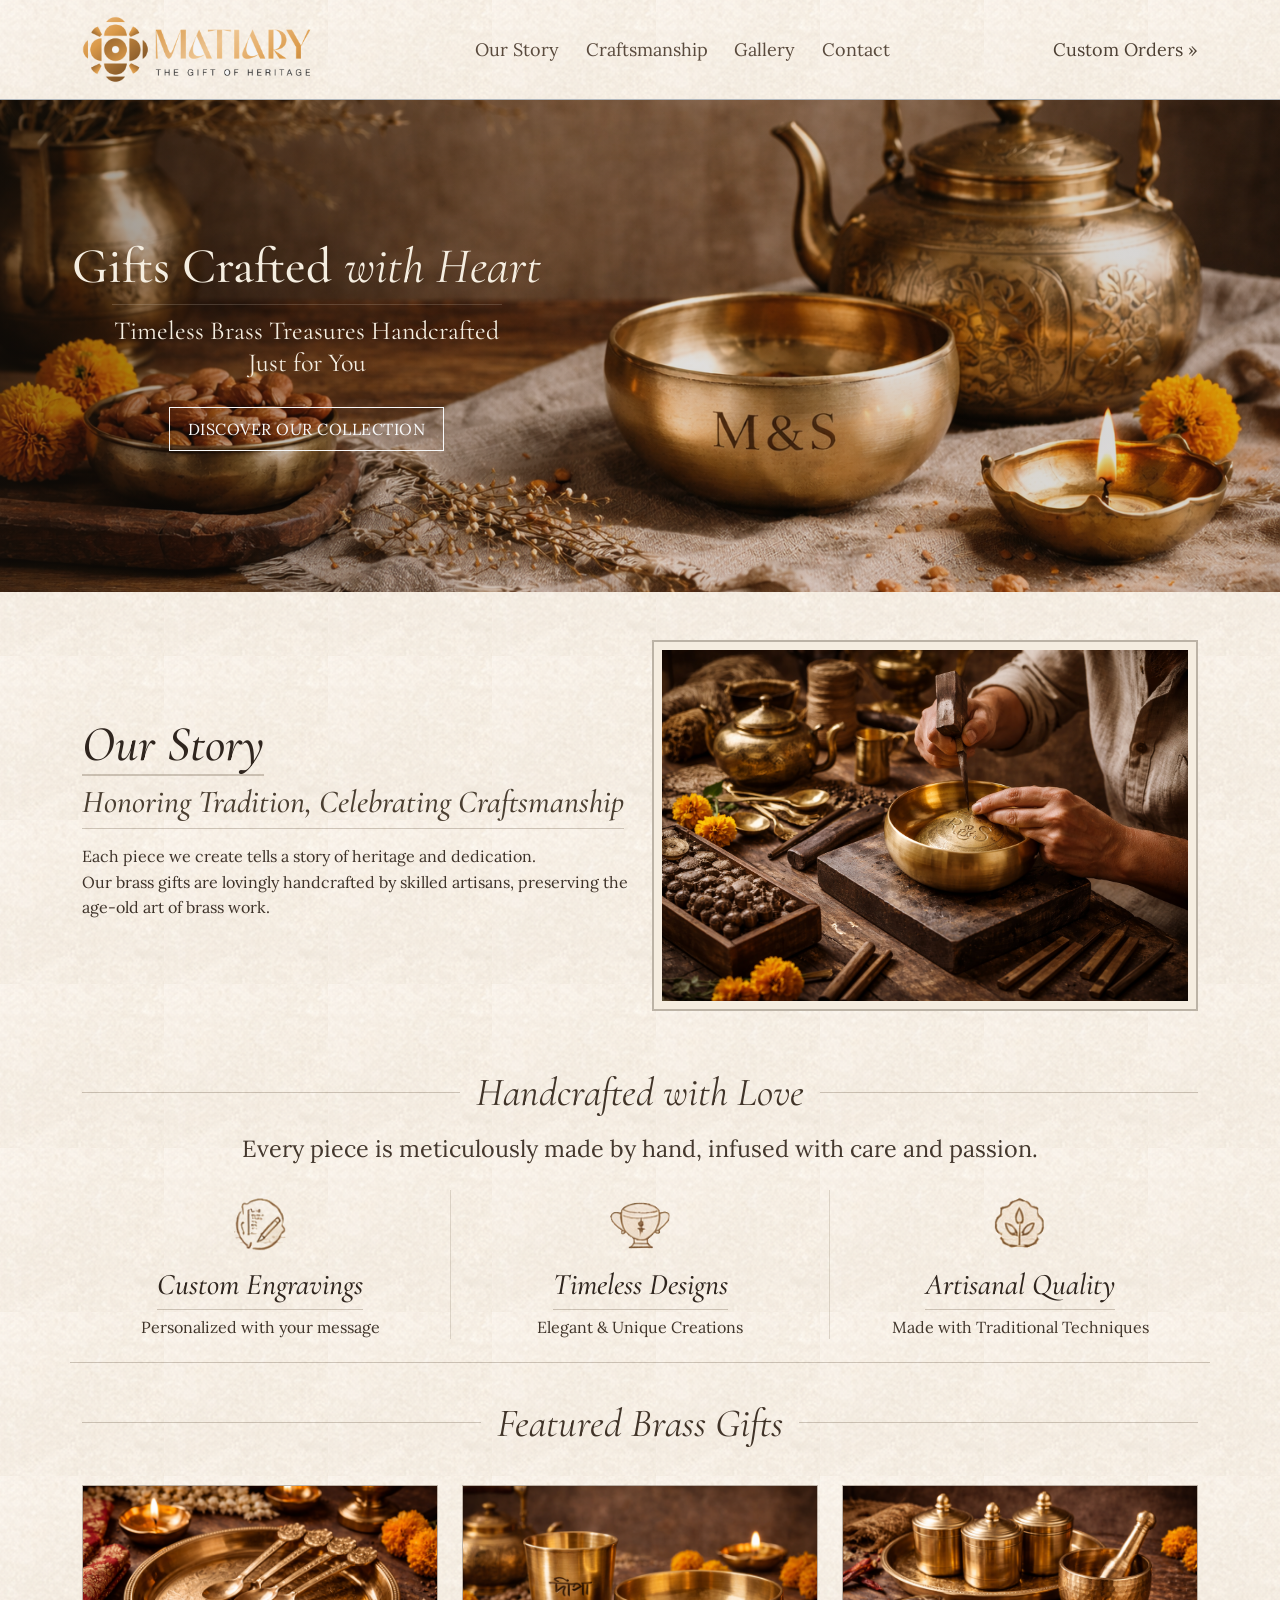
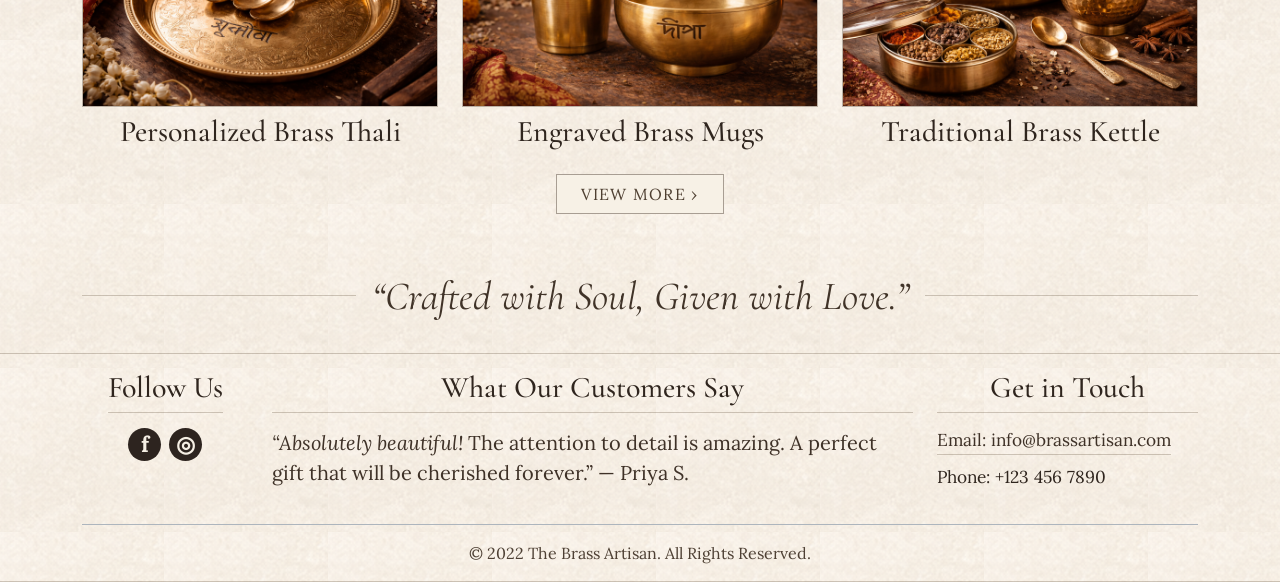
==== commit f037a27c: "image changes" ====
--- a/index.html
+++ b/index.html
@@ -133,18 +133,18 @@
 
           <div class="row mt-4 feature-grid text-center">
             <div class="col-md-4 feature-item">
-              <img src="assets/images/icon-engraving.svg"
+              <img src="assets/images/love_1.png"
                 alt="Custom engravings">
               <h5>Custom Engravings</h5>
               <p>Personalized with your message</p>
             </div>
             <div class="col-md-4 feature-item middle">
-              <img src="assets/images/icon-design.svg" alt="Timeless designs">
+              <img src="assets/images/love_3.png" alt="Timeless designs">
               <h5>Timeless Designs</h5>
               <p>Elegant &amp; Unique Creations</p>
             </div>
             <div class="col-md-4 feature-item">
-              <img src="assets/images/icon-quality.svg" alt="Artisanal quality">
+              <img src="assets/images/love_2.png" alt="Artisanal quality">
               <h5>Artisanal Quality</h5>
               <p>Made with Traditional Techniques</p>
             </div>
--- a/assets/css/style.css
+++ b/assets/css/style.css
@@ -62,9 +62,27 @@
   font-size: 18px;
   padding: 0.45rem 0.2rem;
 }
-
-.main-nav .nav-link:hover {
+.main-nav .nav-item{
+  position: relative;
+}
+/* .main-nav .nav-link:hover {
   color: #2e241b;
+  border-bottom: 1px solid #2e241b;
+} */
+.main-nav .nav-link::after {
+    content: '';
+    position: absolute;
+    bottom: 5px;
+    left: 0%;
+    width: 100%;
+    height: 1px;
+    background-color: rgba(92, 72, 53, 0.22);
+    transform: scaleX(0);
+    transform-origin: bottom left;
+    transition: transform 0.4s;
+}
+.main-nav .nav-link:hover::after {
+    transform: scaleX(1);
 }
 .middle_nav{gap: 20px;}
 .hero-section {
